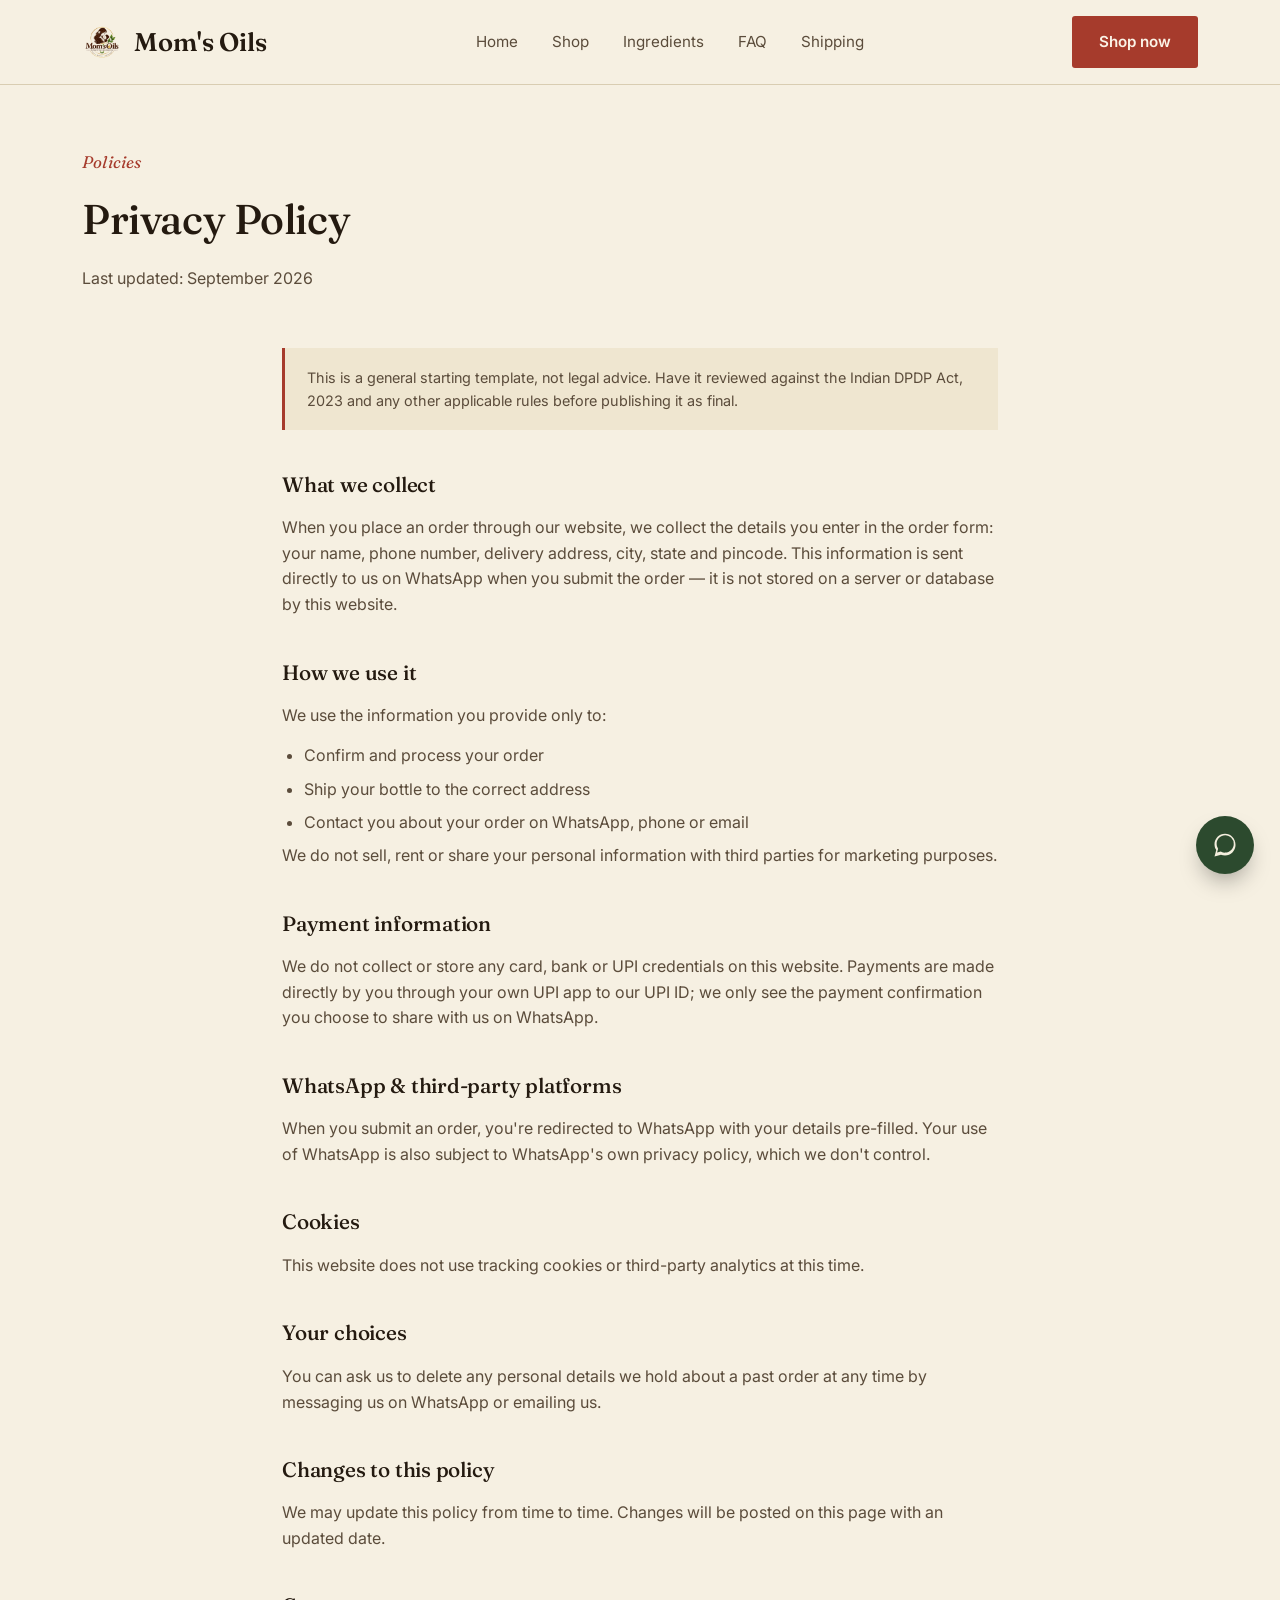
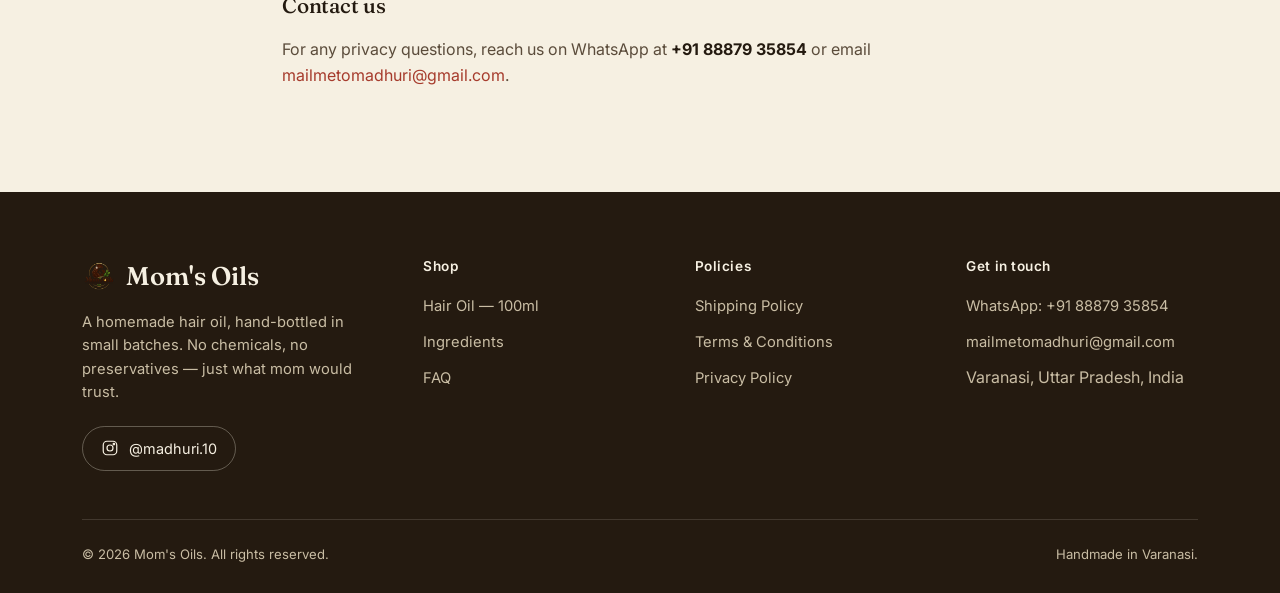
==== moms-oils-website/privacy-policy.html @ ce65cc44 "Add files via upload" ====
<!DOCTYPE html>
<html lang="en">

<head>
  <meta charset="UTF-8">
  <meta name="viewport" content="width=device-width, initial-scale=1.0">
  <title>Privacy Policy — Mom's Oils</title>
  <link rel="icon" type="image/png" href="assets/favicon.png">
  <link rel="stylesheet" href="css/style.css">
</head>

<body>

  <header class="site-header">
    <div class="wrap">
      <a href="index.html" class="brand"><img src="assets/logo.png" alt="Mom's Oils logo" class="brand-logo"><span
          class="brand-mark">Mom's&nbsp;Oils</span></a>
      <nav class="main-nav" id="main-nav">
        <ul>
          <li><a href="index.html">Home</a></li>
          <li><a href="product.html">Shop</a></li>
          <li><a href="index.html#ingredients">Ingredients</a></li>
          <li><a href="index.html#faq">FAQ</a></li>
          <li><a href="shipping-policy.html">Shipping</a></li>
        </ul>
      </nav>
      <div class="header-actions">
        <a class="btn btn-primary" href="product.html"><span>Shop now</span></a>
        <button class="menu-toggle" id="menu-toggle" aria-label="Toggle menu"
          aria-expanded="false"><span></span><span></span><span></span></button>
      </div>
    </div>
  </header>

  <main>
    <section class="legal-hero">
      <div class="wrap">
        <span class="eyebrow">Policies</span>
        <h1 style="margin-top:10px;">Privacy Policy</h1>
        <p>Last updated: September 2026</p>
      </div>
    </section>

    <section class="legal-body">
      <div class="wrap">
        <div class="legal-note">This is a general starting template, not legal advice. Have it reviewed against the
          Indian DPDP Act, 2023 and any other applicable rules before publishing it as final.</div>

        <h2>What we collect</h2>
        <p>When you place an order through our website, we collect the details you enter in the order form: your name,
          phone number, delivery address, city, state and pincode. This information is sent directly to us on WhatsApp
          when you submit the order — it is not stored on a server or database by this website.</p>

        <h2>How we use it</h2>
        <p>We use the information you provide only to:</p>
        <ul>
          <li>Confirm and process your order</li>
          <li>Ship your bottle to the correct address</li>
          <li>Contact you about your order on WhatsApp, phone or email</li>
        </ul>
        <p>We do not sell, rent or share your personal information with third parties for marketing purposes.</p>

        <h2>Payment information</h2>
        <p>We do not collect or store any card, bank or UPI credentials on this website. Payments are made directly by
          you through your own UPI app to our UPI ID; we only see the payment confirmation you choose to share with us
          on WhatsApp.</p>

        <h2>WhatsApp &amp; third-party platforms</h2>
        <p>When you submit an order, you're redirected to WhatsApp with your details pre-filled. Your use of WhatsApp is
          also subject to WhatsApp's own privacy policy, which we don't control.</p>

        <h2>Cookies</h2>
        <p>This website does not use tracking cookies or third-party analytics at this time.</p>

        <h2>Your choices</h2>
        <p>You can ask us to delete any personal details we hold about a past order at any time by messaging us on
          WhatsApp or emailing us.</p>

        <h2>Changes to this policy</h2>
        <p>We may update this policy from time to time. Changes will be posted on this page with an updated date.</p>

        <h2>Contact us</h2>
        <p>For any privacy questions, reach us on WhatsApp at <strong>+91 88879 35854</strong> or email <a
            href="mailto:mailmetomadhuri@gmail.com" style="color:var(--hibiscus);">mailmetomadhuri@gmail.com</a>.</p>
      </div>
    </section>
  </main>

  <footer class="site-footer">
    <div class="wrap">
      <div class="footer-top">
        <div class="footer-brand">
          <div class="brand" style="justify-content:flex-start;">
            <img src="assets/logo.png" alt="Mom's Oils logo" class="brand-logo">
            <span class="brand-mark">Mom's&nbsp;Oils</span>
          </div>
          <p>A homemade hair oil, hand-bottled in small batches. No chemicals, no preservatives — just what mom would
            trust.</p>
          <a class="footer-social" href="https://instagram.com/madhuri.10" target="_blank" rel="noopener">
            <svg viewBox="0 0 24 24" fill="none" stroke="currentColor" stroke-width="1.6">
              <rect x="3" y="3" width="18" height="18" rx="5" />
              <circle cx="12" cy="12" r="4" />
              <circle cx="17.2" cy="6.8" r="1" />
            </svg>
            @madhuri.10
          </a>
        </div>
        <div class="footer-col">
          <h4>Shop</h4>
          <ul>
            <li><a href="product.html">Hair Oil — 100ml</a></li>
            <li><a href="index.html#ingredients">Ingredients</a></li>
            <li><a href="index.html#faq">FAQ</a></li>
          </ul>
        </div>
        <div class="footer-col">
          <h4>Policies</h4>
          <ul>
            <li><a href="shipping-policy.html">Shipping Policy</a></li>
            <li><a href="terms-and-conditions.html">Terms &amp; Conditions</a></li>
            <li><a href="privacy-policy.html" class="active">Privacy Policy</a></li>
          </ul>
        </div>
        <div class="footer-col">
          <h4>Get in touch</h4>
          <ul>
            <li><a href="https://wa.me/918887935854" target="_blank" rel="noopener">WhatsApp: +91 88879 35854</a></li>
            <li><a href="mailto:mailmetomadhuri@gmail.com">mailmetomadhuri@gmail.com</a></li>
            <li>Varanasi, Uttar Pradesh, India</li>
          </ul>
        </div>
      </div>
      <div class="footer-bottom">
        <span>© <span id="year"></span> Mom's Oils. All rights reserved.</span>
        <span>Handmade in Varanasi.</span>
      </div>
    </div>
  </footer>

  <a class="wa-float" href="https://wa.me/918887935854" target="_blank" rel="noopener" aria-label="Chat on WhatsApp">
    <svg viewBox="0 0 32 32" fill="#F3EEDD">
      <path
        d="M16.02 3C9.4 3 4 8.4 4 15.02c0 2.5.72 4.83 2 6.8L4 29l7.36-1.93a11.9 11.9 0 0 0 4.66.94h.01c6.62 0 12-5.4 12-12.02C28.03 8.4 22.65 3 16.02 3zm0 21.8c-1.55 0-3.06-.42-4.38-1.2l-.31-.19-4.37 1.15 1.17-4.26-.2-.33a9.7 9.7 0 0 1-1.5-5.19c0-5.4 4.4-9.8 9.8-9.8 2.62 0 5.08 1.02 6.93 2.87a9.72 9.72 0 0 1 2.86 6.93c0 5.4-4.4 9.8-9.8 9.8h-.2z" />
    </svg>
  </a>

  <script>document.getElementById('year').textContent = new Date().getFullYear();</script>
  <script src="js/main.js"></script>
</body>

</html>
---- moms-oils-website/css/style.css ----
/* ============================================================
   Mom's Oils — Design tokens
   A homemade-hair-oil brand: cream paper, bark brown, hibiscus
   red, olive leaf green. Warm, botanical, unhurried.
   ============================================================ */

@import url('https://fonts.googleapis.com/css2?family=Fraunces:ital,opsz,wght@0,9..144,300;0,9..144,400;0,9..144,500;0,9..144,600;1,9..144,400;1,9..144,500&family=Inter:wght@400;500;600;700&display=swap');

:root {
  --paper: #F6F0E2;
  --paper-2: #EFE6D0;
  --card: #FFFDF7;
  --ink: #2C2115;
  --ink-soft: #5B4C3B;
  --bark: #241A10;
  --olive: #4B5E36;
  --olive-dark: #37452A;
  --hibiscus: #A63B2C;
  --hibiscus-dark: #8B301F;
  --gold: #B08A4E;
  --line: #D9CDB2;

  --serif: 'Fraunces', Georgia, serif;
  --sans: 'Inter', -apple-system, BlinkMacSystemFont, 'Segoe UI', sans-serif;

  --container: 1180px;
  --radius: 3px;
  --shadow-soft: 0 18px 40px -22px rgba(44, 33, 21, 0.35);
}

* {
  box-sizing: border-box;
}

html {
  scroll-behavior: smooth;
}

body {
  margin: 0;
  background: var(--paper);
  color: var(--ink);
  font-family: var(--sans);
  font-size: 16px;
  line-height: 1.6;
  -webkit-font-smoothing: antialiased;
}

img {
  max-width: 100%;
  display: block;
}

a {
  color: inherit;
  text-decoration: none;
}

ul {
  margin: 0;
  padding: 0;
  list-style: none;
}

button {
  font-family: inherit;
  cursor: pointer;
}

input,
textarea {
  font-family: inherit;
}

.wrap {
  max-width: var(--container);
  margin: 0 auto;
  padding: 0 32px;
}

h1,
h2,
h3,
h4 {
  font-family: var(--serif);
  font-weight: 500;
  color: var(--bark);
  margin: 0;
  letter-spacing: -0.01em;
}

.eyebrow {
  font-family: var(--serif);
  font-style: italic;
  font-weight: 400;
  color: var(--hibiscus);
  font-size: 1.05rem;
  letter-spacing: 0.01em;
}

:focus-visible {
  outline: 2px solid var(--hibiscus);
  outline-offset: 3px;
}

@media (prefers-reduced-motion: reduce) {
  * {
    animation-duration: 0.01ms !important;
    animation-iteration-count: 1 !important;
    transition-duration: 0.01ms !important;
    scroll-behavior: auto !important;
  }
}

.reveal {
  opacity: 0;
  transform: translateY(24px);
  transition: opacity .7s ease var(--reveal-delay, 0ms), transform .7s cubic-bezier(.2, .7, .2, 1) var(--reveal-delay, 0ms);
  will-change: opacity, transform;
}

.reveal.is-visible {
  opacity: 1;
  transform: none;
}

@media (prefers-reduced-motion: reduce) {

  .reveal,
  .reveal.is-visible {
    opacity: 1;
    transform: none;
    transition: none;
  }
}

/* ---------- Header ---------- */
.site-header {
  position: sticky;
  top: 0;
  z-index: 50;
  background: rgba(246, 240, 226, 0.92);
  backdrop-filter: blur(8px);
  border-bottom: 1px solid var(--line);
}

.site-header .wrap {
  display: flex;
  align-items: center;
  justify-content: space-between;
  height: 84px;
}

.brand {
  display: flex;
  align-items: center;
  gap: 12px;
}

.brand-logo {
  width: 40px;
  height: 40px;
  flex-shrink: 0;
}

.brand-mark {
  font-family: var(--serif);
  font-size: 1.6rem;
  font-weight: 600;
  color: var(--bark);
}

.footer-brand .brand {
  gap: 10px;
}

.footer-brand .brand-logo {
  width: 34px;
  height: 34px;
}

.brand-tag {
  display: none;
}

nav.main-nav ul {
  display: flex;
  gap: 34px;
  align-items: center;
}

nav.main-nav a {
  font-size: 0.95rem;
  color: var(--ink-soft);
  transition: color .2s ease;
  position: relative;
}

nav.main-nav a:hover {
  color: var(--hibiscus);
}

nav.main-nav a.active {
  color: var(--bark);
  font-weight: 600;
}

.header-actions {
  display: flex;
  align-items: center;
  gap: 14px;
}

.btn {
  display: inline-flex;
  align-items: center;
  gap: 8px;
  padding: 13px 26px;
  border-radius: var(--radius);
  font-size: 0.95rem;
  font-weight: 600;
  border: 1px solid transparent;
  transition: transform .18s ease, box-shadow .18s ease, background .18s ease, color .18s ease;
  white-space: nowrap;
}

.btn-primary {
  background: var(--hibiscus);
  color: #FBF3E7;
}

.btn-primary:hover {
  background: var(--hibiscus-dark);
  box-shadow: var(--shadow-soft);
}

.btn-outline {
  background: transparent;
  border-color: var(--bark);
  color: var(--bark);
}

.btn-outline:hover {
  background: var(--bark);
  color: var(--paper);
}

.btn-whatsapp {
  background: #2C4A2E;
  color: #F3EEDD;
}

.btn-whatsapp:hover {
  background: #203620;
}

.btn-block {
  width: 100%;
  justify-content: center;
}

.btn svg {
  width: 18px;
  height: 18px;
  flex-shrink: 0;
}

.menu-toggle {
  display: none;
  background: none;
  border: none;
  width: 34px;
  height: 34px;
}

.menu-toggle span {
  display: block;
  width: 22px;
  height: 2px;
  background: var(--bark);
  margin: 5px auto;
  transition: .2s;
}

/* ---------- Hero ---------- */
.hero {
  position: relative;
  overflow: hidden;
  padding: 64px 0 40px;
}

.hero .wrap {
  display: grid;
  grid-template-columns: 1.05fr 0.95fr;
  gap: 56px;
  align-items: center;
}

.hero-copy .eyebrow {
  display: block;
  margin-bottom: 18px;
}

.hero-copy h1 {
  font-size: clamp(2.6rem, 4.2vw, 3.6rem);
  line-height: 1.08;
}

.hero-copy p.lede {
  margin: 22px 0 30px;
  max-width: 46ch;
  color: var(--ink-soft);
  font-size: 1.08rem;
}

.hero-actions {
  display: flex;
  gap: 16px;
  flex-wrap: wrap;
  margin-bottom: 30px;
}

.hero-trust {
  display: flex;
  gap: 26px;
  flex-wrap: wrap;
  padding-top: 26px;
  border-top: 1px solid var(--line);
}

.hero-trust div {
  font-size: 0.85rem;
  color: var(--ink-soft);
}

.hero-trust strong {
  display: block;
  font-family: var(--serif);
  font-size: 1.3rem;
  color: var(--bark);
  font-weight: 600;
}

.hero-visual {
  position: relative;
  display: flex;
  justify-content: center;
  min-width: 0;
}

.hero-visual .backdrop {
  position: absolute;
  inset: 0;
  margin: auto;
  width: 86%;
  aspect-ratio: 1;
  border-radius: 50%;
  background: radial-gradient(circle at 35% 30%, #EFE3C4, #E4D6AE 60%, #D8C793 100%);
}

.hero-visual img {
  position: relative;
  width: min(100%, 340px);
  height: auto;
  object-fit: contain;
  filter: drop-shadow(0 30px 40px rgba(36, 26, 16, 0.35));
}

.leaf-decor {
  position: absolute;
  opacity: 0.9;
}

.leaf-decor.l1 {
  top: 6%;
  left: -2%;
  width: 120px;
  transform: rotate(-18deg);
}

.leaf-decor.l2 {
  bottom: 2%;
  right: -4%;
  width: 150px;
  transform: rotate(12deg);
}

/* ---------- Sections ---------- */
section {
  padding: 88px 0;
}

.section-head {
  max-width: 640px;
  margin-bottom: 52px;
}

.section-head.center {
  margin-left: auto;
  margin-right: auto;
  text-align: center;
}

.section-head .eyebrow {
  display: block;
  margin-bottom: 12px;
}

.section-head h2 {
  font-size: clamp(1.9rem, 3vw, 2.5rem);
  line-height: 1.15;
}

.section-head p {
  margin-top: 16px;
  color: var(--ink-soft);
  font-size: 1.05rem;
}

.divider-botanical {
  display: flex;
  align-items: center;
  justify-content: center;
  gap: 16px;
  margin: 0 0 60px;
  color: var(--olive);
}

.divider-botanical::before,
.divider-botanical::after {
  content: '';
  height: 1px;
  width: 120px;
  background: var(--line);
}

/* ---------- Story ---------- */
.story {
  background: var(--paper-2);
}

.story .wrap {
  display: grid;
  grid-template-columns: 0.85fr 1.15fr;
  gap: 64px;
  align-items: center;
}

.story-art {
  position: relative;
  aspect-ratio: 4/5;
  border-radius: 4px;
  background: linear-gradient(160deg, #EFE3C4, #D9C89B);
  display: flex;
  align-items: center;
  justify-content: center;
  padding: 40px;
}

.story-art svg {
  width: 100%;
  height: 100%;
}

.story-copy p {
  color: var(--ink-soft);
  margin: 0 0 18px;
  max-width: 58ch;
}

.story-copy p:last-child {
  margin-bottom: 0;
}

.story-copy .signature {
  margin-top: 28px;
  font-family: var(--serif);
  font-style: italic;
  font-size: 1.15rem;
  color: var(--bark);
}

/* ---------- Ingredients ---------- */
.ingredients-grid {
  display: grid;
  grid-template-columns: repeat(3, 1fr);
  gap: 1px;
  background: var(--line);
  border: 1px solid var(--line);
}

.ingredient-card {
  background: var(--card);
  padding: 34px 26px;
  text-align: left;
}

.ingredient-card .icon {
  width: 46px;
  height: 46px;
  margin-bottom: 18px;
  color: var(--olive);
}

.ingredient-card h3 {
  font-size: 1.15rem;
  margin-bottom: 8px;
}

.ingredient-card p {
  color: var(--ink-soft);
  font-size: 0.92rem;
  margin: 0;
}

.ingredient-card.secret {
  grid-column: 1 / -1;
  background: var(--bark);
  color: var(--paper);
  display: flex;
  align-items: center;
  gap: 24px;
  padding: 30px 32px;
}

.ingredient-card.secret .icon {
  margin-bottom: 0;
}

.ingredient-card.secret h3 {
  color: var(--paper);
  margin-bottom: 4px;
}

.ingredient-card.secret .icon {
  color: var(--gold);
}

.ingredient-card.secret p {
  color: #C9BDA4;
  margin: 0;
}

/* ---------- Benefits ---------- */
.benefits {
  background: var(--bark);
  color: var(--paper);
}

.benefits .section-head h2,
.benefits .section-head .eyebrow {
  color: var(--paper);
}

.benefits .eyebrow {
  color: #D8A588;
}

.benefits .section-head p {
  color: #C9BDA4;
}

.benefits-row {
  display: grid;
  grid-template-columns: repeat(3, 1fr);
  gap: 1px;
  background: rgba(246, 240, 226, 0.14);
}

.benefit {
  padding: 38px 30px;
  background: var(--bark);
}

.benefit .num {
  font-family: var(--serif);
  font-style: italic;
  color: #D8A588;
  font-size: 1rem;
  margin-bottom: 14px;
  display: block;
}

.benefit h3 {
  color: var(--paper);
  font-size: 1.25rem;
  margin-bottom: 10px;
}

.benefit p {
  color: #C9BDA4;
  margin: 0;
  font-size: 0.95rem;
}

/* ---------- Product teaser / CTA band ---------- */
.cta-band {
  background: var(--olive);
  color: #F3EEDD;
}

.cta-band .wrap {
  display: flex;
  align-items: center;
  justify-content: space-between;
  gap: 40px;
  flex-wrap: wrap;
}

.cta-band h2 {
  color: #F3EEDD;
  font-size: clamp(1.8rem, 3vw, 2.3rem);
  max-width: 520px;
}

.cta-band p {
  color: #DCE3C9;
  margin-top: 10px;
  max-width: 46ch;
}

.cta-band .btn-primary {
  background: var(--hibiscus);
}

/* ---------- How to order ---------- */
.how-it-works ol {
  counter-reset: step;
  display: grid;
  grid-template-columns: repeat(2, 1fr);
  gap: 40px;
  max-width: 760px;
  margin: 0 auto;
}

.how-it-works .section-head {
  margin-bottom: 42px;
}

.how-it-works li {
  counter-increment: step;
  position: relative;
  padding-top: 8px;
  border-top: 2px solid var(--olive);
}

.how-it-works li::before {
  content: counter(step, decimal-leading-zero);
  display: block;
  font-family: var(--serif);
  font-style: italic;
  color: var(--hibiscus);
  font-size: 1.05rem;
  margin-bottom: 14px;
}

.how-it-works h3 {
  font-size: 1.2rem;
  margin-bottom: 8px;
}

.how-it-works p {
  color: var(--ink-soft);
  font-size: 0.95rem;
  margin: 0;
}

/* ---------- FAQ ---------- */
.faq-list {
  max-width: 760px;
}

.faq-item {
  border-bottom: 1px solid var(--line);
}

.faq-item summary {
  padding: 22px 4px;
  font-family: var(--serif);
  font-size: 1.08rem;
  font-weight: 500;
  cursor: pointer;
  display: flex;
  align-items: center;
  justify-content: space-between;
  color: var(--bark);
  list-style: none;
}

.faq-item summary::-webkit-details-marker {
  display: none;
}

.faq-item summary::after {
  content: '+';
  font-size: 1.4rem;
  color: var(--hibiscus);
  font-weight: 400;
  transition: transform .2s ease;
}

.faq-item[open] summary::after {
  transform: rotate(45deg);
}

.faq-item p {
  padding: 0 4px 24px;
  color: var(--ink-soft);
  max-width: 64ch;
  margin: 0;
}

/* ---------- Footer ---------- */
footer.site-footer {
  background: var(--bark);
  color: #C9BDA4;
  padding: 64px 0 28px;
}

.footer-top {
  display: grid;
  grid-template-columns: 1.3fr 1fr 1fr 1fr;
  gap: 40px;
  padding-bottom: 48px;
  border-bottom: 1px solid rgba(246, 240, 226, 0.14);
}

.footer-brand .brand-mark {
  color: var(--paper);
}

.footer-brand p {
  margin-top: 14px;
  max-width: 32ch;
  font-size: 0.92rem;
}

.footer-col h4 {
  color: var(--paper);
  font-size: 0.85rem;
  letter-spacing: 0.04em;
  margin-bottom: 16px;
  font-family: var(--sans);
  font-weight: 600;
}

.footer-col li {
  margin-bottom: 10px;
}

.footer-col a {
  font-size: 0.92rem;
  transition: color .2s ease;
}

.footer-col a:hover {
  color: var(--paper);
}

.footer-social {
  display: inline-flex;
  align-items: center;
  gap: 10px;
  margin-top: 6px;
  padding: 10px 18px;
  border: 1px solid rgba(246, 240, 226, 0.3);
  border-radius: 30px;
  font-size: 0.9rem;
  color: var(--paper);
  transition: .2s ease;
}

.footer-social:hover {
  background: var(--paper);
  color: var(--bark);
}

.footer-social svg {
  width: 18px;
  height: 18px;
}

.footer-bottom {
  display: flex;
  justify-content: space-between;
  align-items: center;
  flex-wrap: wrap;
  gap: 12px;
  padding-top: 24px;
  font-size: 0.82rem;
}

/* ---------- Product page ---------- */
.product-hero {
  padding: 56px 0 90px;
}

.product-hero .wrap {
  display: grid;
  grid-template-columns: 0.95fr 1.05fr;
  gap: 64px;
}

.product-gallery {
  position: sticky;
  top: 110px;
  align-self: start;
}

.product-gallery .frame {
  background: radial-gradient(circle at 35% 25%, #EFE3C4, #DED09E 70%);
  border-radius: 4px;
  aspect-ratio: 2 / 3;
  min-height: 420px;
  padding: 28px;
  display: flex;
  justify-content: center;
  align-items: center;
  overflow: hidden;
}

.product-gallery .frame img {
  width: min(100%, 360px);
  height: 100%;
  object-fit: contain;
  filter: drop-shadow(0 24px 30px rgba(36, 26, 16, .32));
}

.product-gallery .thumbs {
  display: flex;
  gap: 12px;
  margin-top: 18px;
}

.product-gallery .thumbs button {
  width: 64px;
  height: 64px;
  padding: 8px;
  background: var(--card);
  border: 1px solid var(--line);
  border-radius: 4px;
  transition: border-color .2s ease;
}

.product-gallery .thumbs button.active {
  border-color: var(--hibiscus);
}

.product-gallery .thumbs img {
  width: 100%;
  height: 100%;
  object-fit: contain;
}

.product-gallery .badges {
  display: flex;
  gap: 10px;
  margin-top: 20px;
  flex-wrap: wrap;
}

.pbadge {
  border: 1px solid var(--line);
  padding: 8px 14px;
  border-radius: 30px;
  font-size: 0.8rem;
  color: var(--ink-soft);
}

.product-info .eyebrow {
  display: block;
  margin-bottom: 10px;
}

.product-info h1 {
  font-size: clamp(2rem, 3.6vw, 2.7rem);
  margin-bottom: 14px;
}

.product-info .qty-line {
  color: var(--ink-soft);
  margin-bottom: 22px;
}

.price-row {
  display: flex;
  align-items: baseline;
  gap: 14px;
  margin-bottom: 6px;
}

.price-row .price {
  font-family: var(--serif);
  font-size: 2.1rem;
  color: var(--hibiscus);
  font-weight: 600;
}

.price-row .mrp {
  font-size: 1.15rem;
  color: var(--ink-soft);
  text-decoration: line-through;
}

.price-row .off {
  background: var(--olive);
  color: #F3EEDD;
  font-size: 0.78rem;
  font-weight: 700;
  padding: 5px 10px;
  border-radius: 3px;
}

.price-note {
  font-size: 0.85rem;
  color: var(--ink-soft);
  margin-bottom: 28px;
}

.ingredient-tags {
  display: flex;
  flex-wrap: wrap;
  gap: 10px;
  margin: 26px 0 30px;
}

.ingredient-tags span {
  border: 1px solid var(--line);
  background: var(--card);
  padding: 8px 14px;
  border-radius: 30px;
  font-size: 0.85rem;
  color: var(--ink-soft);
}

.ingredient-tags span.secret {
  border-color: var(--hibiscus);
  color: var(--hibiscus);
  font-style: italic;
  font-family: var(--serif);
}

.product-actions {
  display: flex;
  gap: 16px;
  margin-bottom: 34px;
  flex-wrap: wrap;
}

.upi-box {
  background: var(--card);
  border: 1px solid var(--line);
  border-radius: 4px;
  padding: 22px 24px;
  margin-bottom: 34px;
}

.upi-box .row {
  display: flex;
  align-items: center;
  justify-content: space-between;
  gap: 12px;
  flex-wrap: wrap;
}

.upi-box .label {
  font-size: 0.82rem;
  color: var(--ink-soft);
  margin-bottom: 4px;
}

.upi-box .value {
  font-family: var(--serif);
  font-size: 1.15rem;
  color: var(--bark);
}

.copy-btn {
  border: 1px solid var(--bark);
  background: transparent;
  padding: 9px 16px;
  border-radius: 30px;
  font-size: 0.82rem;
  font-weight: 600;
  color: var(--bark);
  transition: .2s ease;
}

.copy-btn:hover {
  background: var(--bark);
  color: var(--paper);
}

.upi-box p.note {
  margin: 14px 0 0;
  font-size: 0.85rem;
  color: var(--ink-soft);
}

.accordion-block {
  border-top: 1px solid var(--line);
}

.accordion-block summary {
  padding: 18px 2px;
  font-family: var(--serif);
  font-size: 1.02rem;
  cursor: pointer;
  display: flex;
  justify-content: space-between;
  color: var(--bark);
  list-style: none;
}

.accordion-block summary::-webkit-details-marker {
  display: none;
}

.accordion-block summary::after {
  content: '+';
  color: var(--hibiscus);
  font-size: 1.3rem;
}

.accordion-block[open] summary::after {
  content: '–';
}

.accordion-block p,
.accordion-block ul {
  padding: 0 2px 20px;
  color: var(--ink-soft);
  font-size: 0.94rem;
}

.accordion-block ul {
  padding-left: 20px;
  list-style: disc;
}

.accordion-block li {
  margin-bottom: 6px;
}

/* ---------- Order form ---------- */
.order-section {
  background: var(--paper-2);
}

.order-wrap {
  max-width: 640px;
  margin: 0 auto;
  background: var(--card);
  border: 1px solid var(--line);
  border-radius: 4px;
  padding: 48px;
}

.order-wrap .steps {
  display: flex;
  gap: 22px;
  margin-bottom: 30px;
  font-size: 0.85rem;
  color: var(--ink-soft);
}

.order-wrap .steps b {
  color: var(--hibiscus);
}

.field {
  margin-bottom: 20px;
}

.field label {
  display: block;
  font-size: 0.85rem;
  font-weight: 600;
  color: var(--bark);
  margin-bottom: 8px;
}

.field label .opt {
  font-weight: 400;
  color: var(--ink-soft);
}

.field input,
.field textarea,
.field select {
  width: 100%;
  padding: 13px 14px;
  border: 1px solid var(--line);
  border-radius: 3px;
  background: #FFFEFB;
  font-size: 0.95rem;
  color: var(--ink);
  transition: border-color .2s ease;
}

.field input:focus,
.field textarea:focus,
.field select:focus {
  border-color: var(--hibiscus);
  outline: none;
}

.field-row {
  display: grid;
  grid-template-columns: 1fr 1fr;
  gap: 18px;
}

.field textarea {
  resize: vertical;
  min-height: 88px;
}

.field-error {
  font-size: 0.8rem;
  color: var(--hibiscus);
  margin-top: 6px;
  display: none;
}

.field.invalid input,
.field.invalid textarea {
  border-color: var(--hibiscus);
}

.field.invalid .field-error {
  display: block;
}

.order-summary {
  background: var(--paper-2);
  border-radius: 3px;
  padding: 18px 20px;
  margin: 26px 0;
  font-size: 0.92rem;
}

.order-summary .row {
  display: flex;
  justify-content: space-between;
  padding: 4px 0;
  color: var(--ink-soft);
}

.order-summary .row.total {
  color: var(--bark);
  font-weight: 700;
  padding-top: 10px;
  margin-top: 6px;
  border-top: 1px solid var(--line);
}

.form-note {
  font-size: 0.82rem;
  color: var(--ink-soft);
  margin-top: 16px;
  text-align: center;
}

.form-success {
  display: none;
  background: var(--olive);
  color: #F3EEDD;
  border-radius: 3px;
  padding: 20px 22px;
  margin-bottom: 24px;
  font-size: 0.92rem;
}

.form-success.show {
  display: block;
}

/* ---------- Reviews strip (product page) ---------- */
.trust-strip {
  display: grid;
  grid-template-columns: repeat(3, 1fr);
  gap: 1px;
  background: var(--line);
  border: 1px solid var(--line);
  margin-top: 60px;
}

.trust-strip div {
  background: var(--card);
  padding: 26px;
  text-align: center;
}

.trust-strip strong {
  display: block;
  font-family: var(--serif);
  font-size: 1.4rem;
  color: var(--bark);
}

.trust-strip span {
  font-size: 0.82rem;
  color: var(--ink-soft);
}

/* ---------- Legal pages ---------- */
.legal-hero {
  padding: 64px 0 20px;
}

.legal-hero h1 {
  font-size: clamp(2rem, 3.4vw, 2.6rem);
}

.legal-hero p {
  color: var(--ink-soft);
  margin-top: 14px;
}

.legal-body {
  padding: 20px 0 90px;
}

.legal-body .wrap {
  max-width: 780px;
}

.legal-body h2 {
  font-size: 1.3rem;
  margin: 38px 0 14px;
}

.legal-body h2:first-child {
  margin-top: 0;
}

.legal-body p,
.legal-body li {
  color: var(--ink-soft);
  margin: 0 0 14px;
}

.legal-body ul {
  padding-left: 22px;
  list-style: disc;
}

.legal-body li {
  margin-bottom: 8px;
}

.legal-body strong {
  color: var(--bark);
}

.legal-note {
  background: var(--paper-2);
  border-left: 3px solid var(--hibiscus);
  padding: 18px 22px;
  font-size: 0.9rem;
  color: var(--ink-soft);
  margin-bottom: 38px;
}

/* ---------- WhatsApp float ---------- */
.wa-float {
  position: fixed;
  bottom: 26px;
  right: 26px;
  z-index: 60;
  width: 58px;
  height: 58px;
  border-radius: 50%;
  background: #2C4A2E;
  display: flex;
  align-items: center;
  justify-content: center;
  box-shadow: 0 12px 24px -8px rgba(0, 0, 0, 0.4);
  transition: transform .2s ease;
}

.wa-float:hover {
  transform: scale(1.08);
}

.wa-float svg {
  width: 28px;
  height: 28px;
}

/* ---------- Responsive ---------- */
@media (max-width:980px) {

  .hero .wrap,
  .story .wrap,
  .product-hero .wrap {
    grid-template-columns: 1fr;
  }

  .hero-visual {
    order: -1;
  }

  .ingredients-grid {
    grid-template-columns: repeat(2, 1fr);
  }

  .benefits-row,
  .how-it-works ol {
    grid-template-columns: 1fr;
  }

  .footer-top {
    grid-template-columns: 1fr 1fr;
  }

  .trust-strip {
    grid-template-columns: 1fr;
  }

  .product-gallery {
    position: static;
  }
}

@media (max-width:720px) {
  .wrap {
    padding-left: 20px;
    padding-right: 20px;
  }

  .site-header .wrap {
    height: 72px;
  }

  .brand {
    gap: 8px;
    min-width: 0;
  }

  .brand-mark {
    font-size: 1.25rem;
  }

  .header-actions {
    gap: 8px;
    flex-shrink: 0;
  }

  .header-actions .btn-primary {
    padding: 10px 12px;
    font-size: 0.82rem;
  }

  .hero {
    padding: 34px 0 28px;
  }

  .hero .wrap {
    gap: 30px;
  }

  .hero-visual img {
    width: min(78vw, 300px);
  }

  .leaf-decor {
    display: none;
  }

  .product-hero {
    padding: 28px 0 56px;
  }

  .product-hero .wrap {
    gap: 34px;
  }

  .product-gallery .frame {
    aspect-ratio: 4 / 5;
    min-height: 0;
    padding: 14px;
  }

  .product-gallery .frame img {
    width: min(100%, 280px);
  }

  .product-gallery .thumbs {
    margin-top: 14px;
  }

  .product-gallery .badges {
    margin-top: 16px;
  }

  nav.main-nav {
    position: fixed;
    top: 72px;
    right: 0;
    bottom: 0;
    left: 0;
    z-index: 55;
    height: calc(100dvh - 72px);
    background-color: var(--paper);
    padding: 30px 32px;
    overflow-y: auto;
    transform: translateY(-8px);
    opacity: 0;
    pointer-events: none;
    transition: opacity .2s ease, transform .2s ease;
  }

  nav.main-nav.open {
    opacity: 1;
    transform: translateY(0);
    pointer-events: auto;
  }

  body.nav-open {
    overflow: hidden;
  }

  nav.main-nav ul {
    flex-direction: column;
    align-items: flex-start;
    gap: 22px;
  }

  nav.main-nav a {
    font-size: 1.15rem;
  }

  .menu-toggle {
    display: block;
  }

  .ingredients-grid {
    grid-template-columns: 1fr;
  }

  .ingredient-card.secret {
    flex-direction: column;
    align-items: flex-start;
    text-align: left;
    gap: 14px;
  }

  .field-row {
    grid-template-columns: 1fr;
  }

  .order-wrap {
    padding: 30px 22px;
  }

  .footer-top {
    grid-template-columns: 1fr;
  }

  .cta-band .wrap {
    flex-direction: column;
    align-items: flex-start;
  }
}
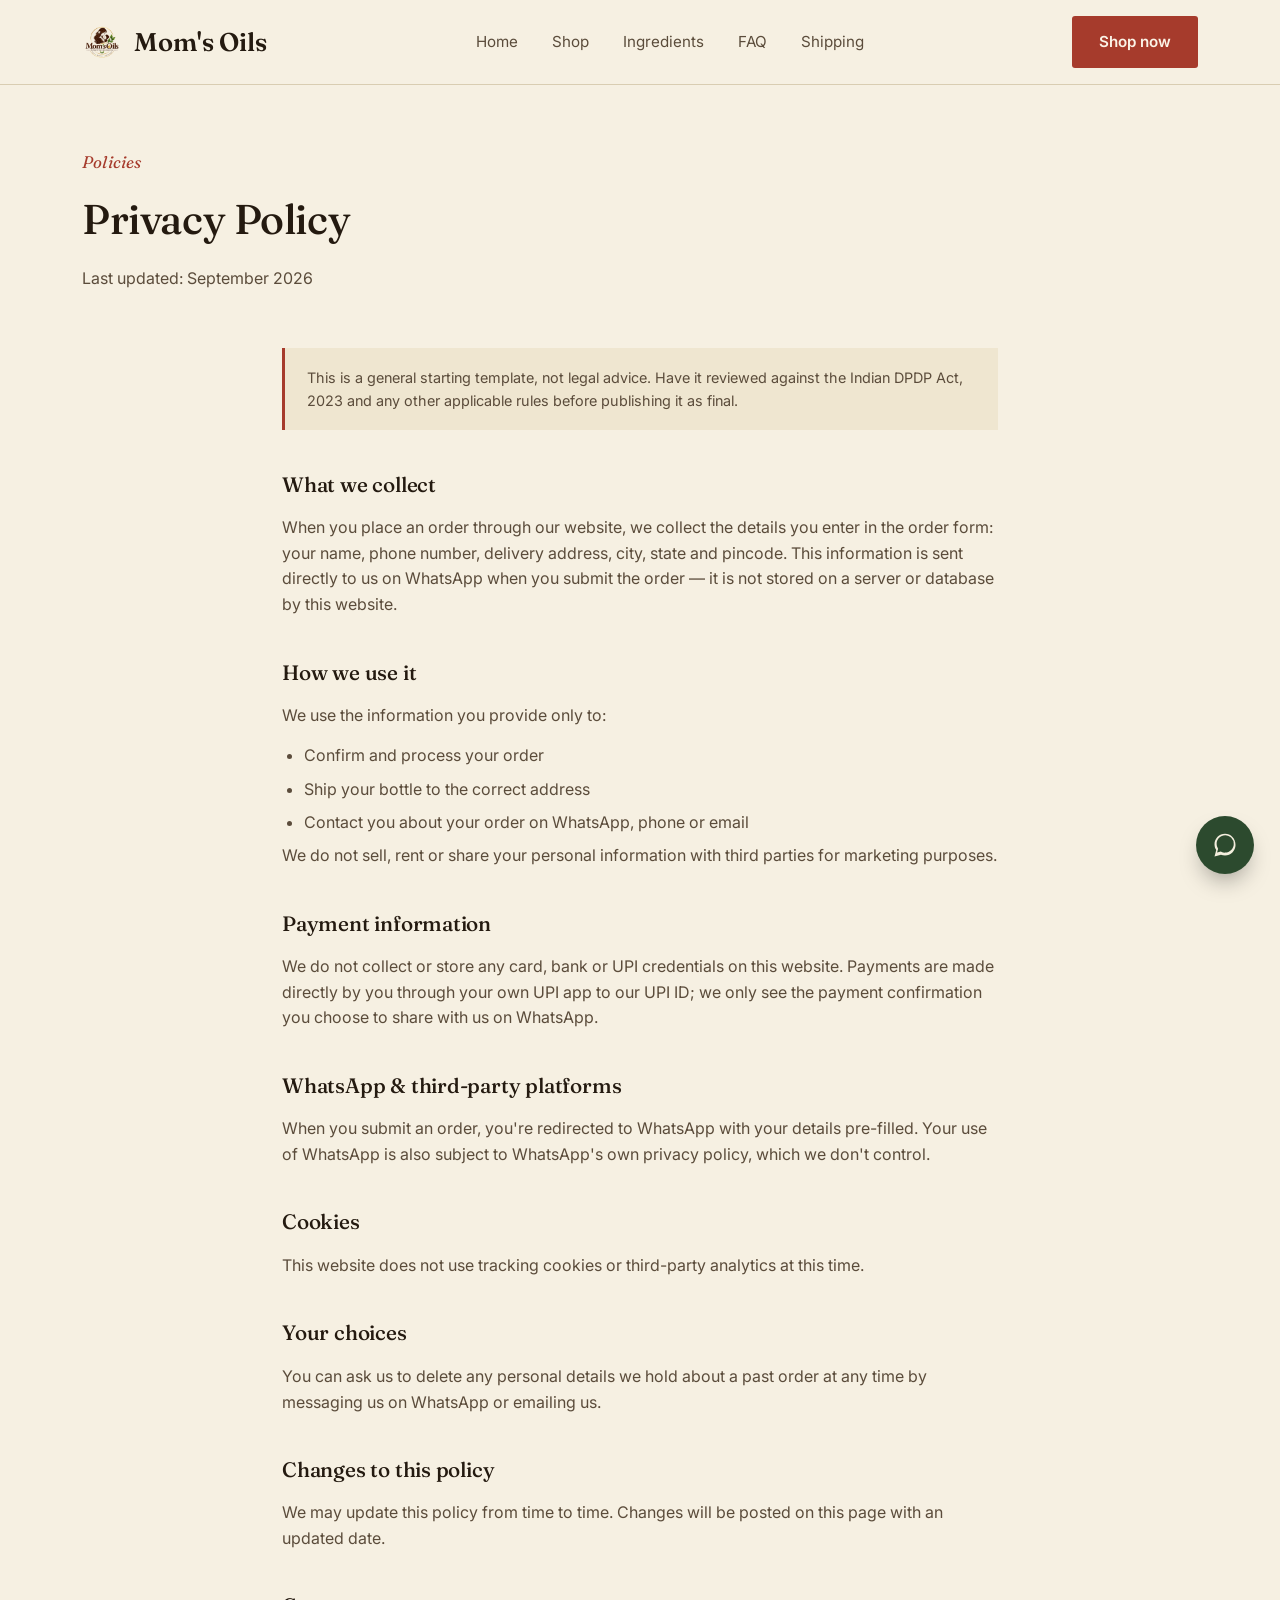
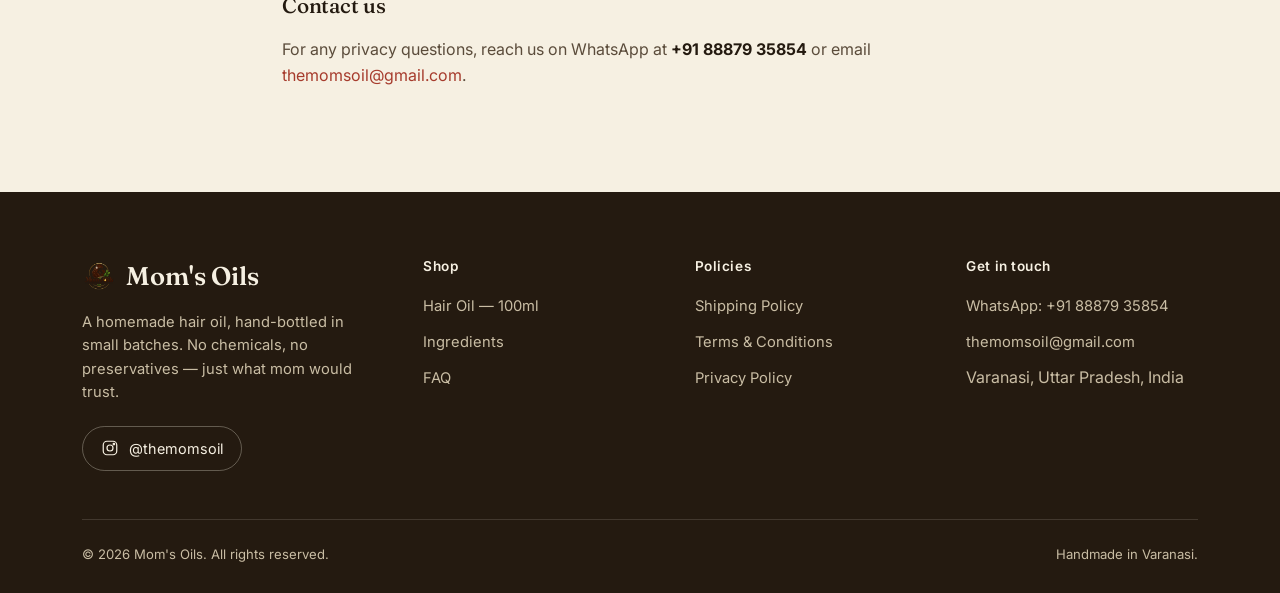
==== commit 27b32b9b: "Update privacy-policy.html" ====
--- a/moms-oils-website/privacy-policy.html
+++ b/moms-oils-website/privacy-policy.html
@@ -81,7 +81,7 @@
 
         <h2>Contact us</h2>
         <p>For any privacy questions, reach us on WhatsApp at <strong>+91 88879 35854</strong> or email <a
-            href="mailto:mailmetomadhuri@gmail.com" style="color:var(--hibiscus);">mailmetomadhuri@gmail.com</a>.</p>
+            href="mailto:themomsoil@gmail.com" style="color:var(--hibiscus);">themomsoil@gmail.com</a>.</p>
       </div>
     </section>
   </main>
@@ -96,13 +96,13 @@
           </div>
           <p>A homemade hair oil, hand-bottled in small batches. No chemicals, no preservatives — just what mom would
             trust.</p>
-          <a class="footer-social" href="https://instagram.com/madhuri.10" target="_blank" rel="noopener">
+          <a class="footer-social" href="https://instagram.com/themomsoil" target="_blank" rel="noopener">
             <svg viewBox="0 0 24 24" fill="none" stroke="currentColor" stroke-width="1.6">
               <rect x="3" y="3" width="18" height="18" rx="5" />
               <circle cx="12" cy="12" r="4" />
               <circle cx="17.2" cy="6.8" r="1" />
             </svg>
-            @madhuri.10
+            @themomsoil
           </a>
         </div>
         <div class="footer-col">
@@ -125,7 +125,7 @@
           <h4>Get in touch</h4>
           <ul>
             <li><a href="https://wa.me/918887935854" target="_blank" rel="noopener">WhatsApp: +91 88879 35854</a></li>
-            <li><a href="mailto:mailmetomadhuri@gmail.com">mailmetomadhuri@gmail.com</a></li>
+            <li><a href="mailto:themomsoil@gmail.com">themomsoil@gmail.com</a></li>
             <li>Varanasi, Uttar Pradesh, India</li>
           </ul>
         </div>
@@ -148,4 +148,4 @@
   <script src="js/main.js"></script>
 </body>
 
-</html>+</html>
